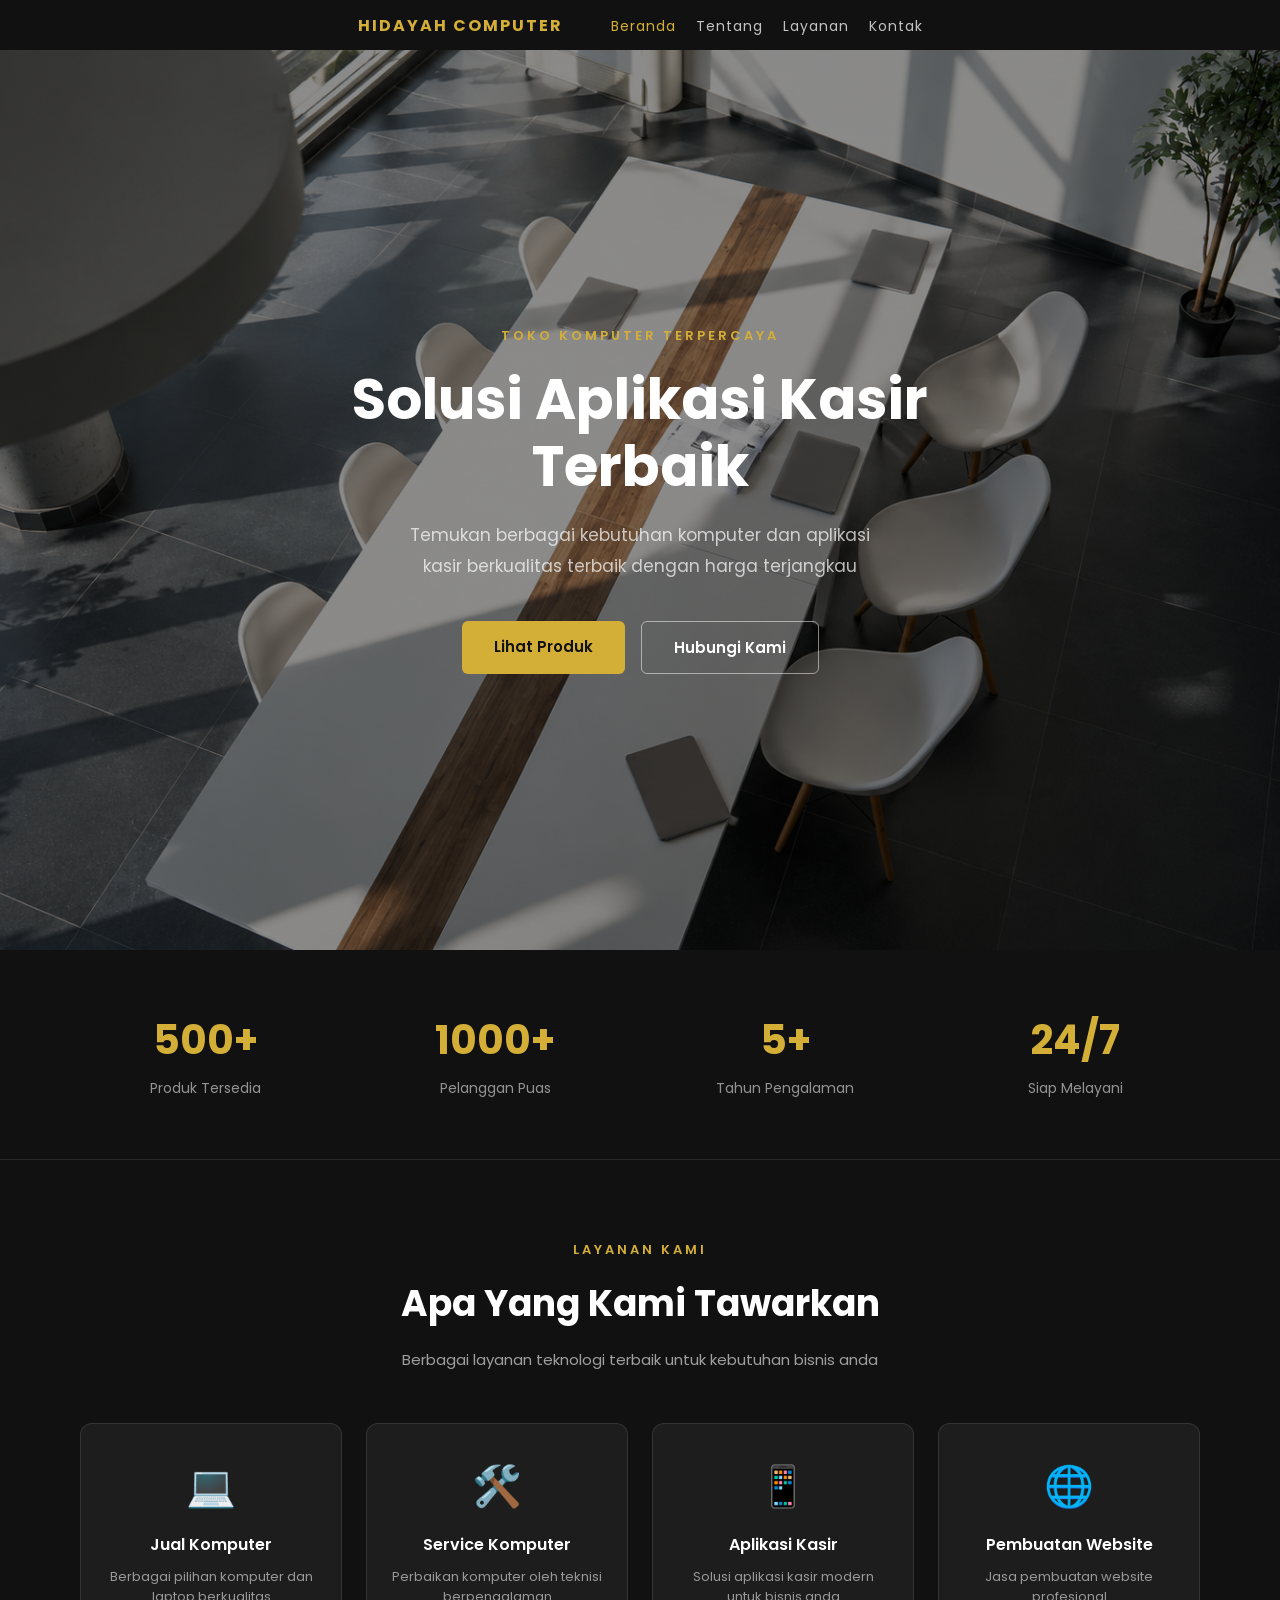
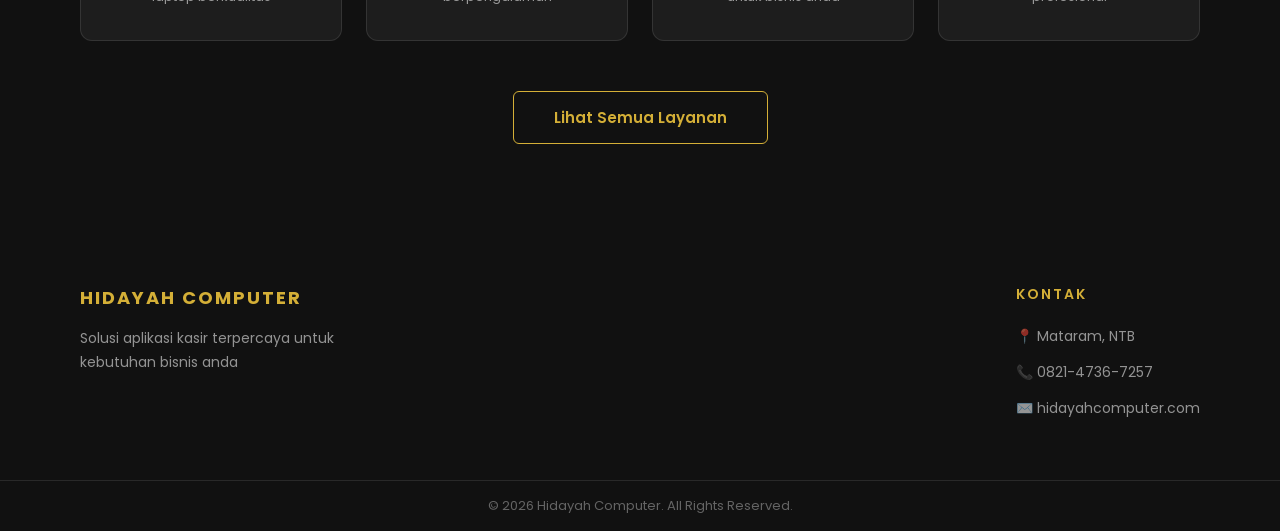
==== index.html @ 2bf52fe3 "first commit - hidayah computer" ====
<!DOCTYPE html>
<html lang="id">

<head>
    <meta charset="UTF-8">
    <meta name="viewport" content="width=device-width, initial-scale=1.0">
    <title>Hidayah Computer</title>

    <link rel="stylesheet" href="../css/global.css">
    <link rel="stylesheet" href="../css/nav.css">
    <link rel="stylesheet" href="../css/beranda.css">
    <link rel="stylesheet" href="../css/footer.css">

    <link href="https://fonts.googleapis.com/css2?family=Poppins:wght@400;600;700&display=swap" rel="stylesheet">
</head>

<body>

    <!-- navbar -->
    <nav class="navbar">
        <a href="index.html" class="toko">Hidayah Computer</a>

        <!-- tombol hamburger -->
        <button class="hamburger" id="hamburger">
            <span></span>
            <span></span>
            <span></span>
        </button>

        <ul class="nav-link" id="nav-link">
            <li><a href="index.html" class="active">Beranda</a></li>
            <li><a href="tentang.html">Tentang</a></li>
            <li><a href="layanan.html">Layanan</a></li>
            <li><a href="kontak.html">Kontak</a></li>
        </ul>
    </nav>

    <!-- hero section -->
    <section class="hero">
        <div class="hero-content">
            <p class="hero-label">Toko Komputer Terpercaya</p>
            <h1 class="hero-title">Solusi Aplikasi Kasir Terbaik</h1>
            <p class="hero-subtitle">
                Temukan berbagai kebutuhan komputer dan aplikasi
                kasir berkualitas terbaik dengan harga terjangkau
            </p>
            <div class="hero-buttons">
                <a href="layanan.html" class="hero-btn">Lihat Produk</a>
                <a href="kontak.html" class="hero-btn-outline">Hubungi Kami</a>
            </div>
        </div>
    </section>

    <!-- stats section -->
    <section class="stats">
        <div class="stats-grid">
            <div class="stat-item">
                <h3>500+</h3>
                <p>Produk Tersedia</p>
            </div>
            <div class="stat-item">
                <h3>1000+</h3>
                <p>Pelanggan Puas</p>
            </div>
            <div class="stat-item">
                <h3>5+</h3>
                <p>Tahun Pengalaman</p>
            </div>
            <div class="stat-item">
                <h3>24/7</h3>
                <p>Siap Melayani</p>
            </div>
        </div>
    </section>

    <!-- layanan singkat -->
    <section class="layanan-singkat">

        <div class="layanan-singkat-header">
            <p class="ls-label">Layanan Kami</p>
            <h2 class="ls-title">Apa Yang Kami Tawarkan</h2>
            <p class="ls-desc">Berbagai layanan teknologi terbaik untuk kebutuhan bisnis anda</p>
        </div>

        <div class="ls-grid">

            <div class="ls-card">
                <div class="ls-icon">💻</div>
                <h3>Jual Komputer</h3>
                <p>Berbagai pilihan komputer dan laptop berkualitas</p>
            </div>

            <div class="ls-card">
                <div class="ls-icon">🛠️</div>
                <h3>Service Komputer</h3>
                <p>Perbaikan komputer oleh teknisi berpengalaman</p>
            </div>

            <div class="ls-card">
                <div class="ls-icon">📱</div>
                <h3>Aplikasi Kasir</h3>
                <p>Solusi aplikasi kasir modern untuk bisnis anda</p>
            </div>

            <div class="ls-card">
                <div class="ls-icon">🌐</div>
                <h3>Pembuatan Website</h3>
                <p>Jasa pembuatan website profesional</p>
            </div>

        </div>

        <div class="ls-more">
            <a href="layanan.html" class="ls-btn">Lihat Semua Layanan</a>
        </div>

    </section>

    <!-- footer -->
    <footer class="footer">
        <div class="footer-top">
            <div class="footer-brand">
                <a href="#" class="footer-logo">Hidayah Computer</a>
                <p class="footer-desc">Solusi aplikasi kasir terpercaya untuk kebutuhan bisnis anda</p>
            </div>
            <div class="footer-contact">
                <h4 class="footer-title">Kontak</h4>
                <ul>
                    <li>📍 Mataram, NTB</li>
                    <li>📞 0821-4736-7257</li>
                    <li>✉️ hidayahcomputer.com</li>
                </ul>
            </div>
        </div>
        <div class="footer-bottom">
            <p>© 2026 Hidayah Computer. All Rights Reserved.</p>
        </div>
    </footer>

    <script>
        /* hamburger menu */
        const hamburger = document.getElementById('hamburger');
        const navLink = document.getElementById('nav-link');

        hamburger.addEventListener('click', function () {
            hamburger.classList.toggle('open');
            navLink.classList.toggle('open');
        });

        /* tutup menu saat link diklik */
        navLink.querySelectorAll('a').forEach(link => {
            link.addEventListener('click', function () {
                hamburger.classList.remove('open');
                navLink.classList.remove('open');
            });
        });

        /* scroll effect navbar */
        window.addEventListener('scroll', function () {
            const navbar = document.querySelector('.navbar');
            if (window.scrollY > 50) {
                navbar.style.background = 'rgba(17, 17, 17, 0.95)';
                navbar.style.backdropFilter = 'blur(10px)';
            } else {
                navbar.style.background = 'transparent';
                navbar.style.backdropFilter = 'none';
            }
        });
    </script>

</body>

</html>
---- css/global.css ----
* {
    margin: 0;
    padding: 0;
    box-sizing: border-box;
}

:root {
    --nav-height: 50px;
    --primary-color: #333333;
    --bg-color: #ffffff;
    --text-primary: rgba(212, 175, 55, 1);
    --text-secondary: rgba(255, 255, 255, 0.75);
    --text-muted: #999999;
    --text-white: #ffffff;
    --font-main: 'Poppins', sans-serif;
}

html,
body {
    margin: 0;
    padding: 0;
    background: #111111;
    font-family: var(--font-main);
}
---- css/nav.css ----
.navbar {
    background: #111111;
    border-bottom: none;
    position: sticky;
    top: 0;
    left: 0;
    width: 100%;
    height: var(--nav-height);
    display: flex;
    align-items: center;
    justify-content: center;
    gap: 48px;
    z-index: 100;
    transition: all 0.2s;
}

.toko {
    font-size: 16px;
    font-weight: 700;
    color: var(--text-primary);
    text-decoration: none;
    letter-spacing: 2px;
    text-transform: uppercase;
    transition: all 0.2s;
}

.toko:hover {
    color: var(--text-white);
}

.nav-link {
    display: flex;
    gap: 20px;
    list-style: none;
}

.nav-link a {
    font-size: 14px;
    color: var(--text-secondary);
    text-decoration: none;
    transition: all 0.2s;
    letter-spacing: 1px;
}

.nav-link a:hover {
    color: var(--text-primary);
}

.nav-link a.active {
    color: var(--text-primary);
    padding-bottom: 2px;
}



/* ===== HAMBURGER ===== */
.hamburger {
    display: none;
    flex-direction: column;
    gap: 5px;
    background: transparent;
    border: none;
    cursor: pointer;
    padding: 4px;
}

.hamburger span {
    display: block;
    width: 24px;
    height: 2px;
    background: #ffffff;
    border-radius: 2px;
    transition: all 0.3s;
}

/* animasi hamburger jadi X */
.hamburger.open span:nth-child(1) {
    transform: translateY(7px) rotate(45deg);
}

.hamburger.open span:nth-child(2) {
    opacity: 0;
}

.hamburger.open span:nth-child(3) {
    transform: translateY(-7px) rotate(-45deg);
}

/* ===== TABLET ===== */
@media (max-width: 768px) {
    .navbar {
        padding: 0 24px;
        gap: 24px;
        position: relative;
    }

    .hamburger {
        display: flex;
        /* tampilkan hamburger */
    }

    .nav-link {
        display: none;
        position: absolute;
        top: var(--nav-height);
        left: 0;
        width: 100%;
        flex-direction: column;
        background: rgba(17, 17, 17, 0.98);
        padding: 20px 24px;
        gap: 0;
        border-top: 1px solid rgba(255, 255, 255, 0.1);
    }

    .nav-link.open {
        display: flex;
        /* tampilkan menu saat hamburger diklik */
    }

    .nav-link li {
        width: 100%;
    }

    .nav-link a {
        display: block;
        padding: 14px 0;
        font-size: 15px;
        border-bottom: 1px solid rgba(255, 255, 255, 0.08);
    }

    .nav-link a:last-child {
        border-bottom: none;
    }
}

/* ===== HP ===== */
@media (max-width: 480px) {
    .navbar {
        padding: 0 16px;
    }

    .toko {
        font-size: 13px;
    }
}
---- css/beranda.css ----
/* ===== HERO SECTION ===== */
.hero {
    width: 100%;
    min-height: 100vh;
    display: flex;
    align-items: center;
    justify-content: center;
    text-align: center;
    padding: 0 80px;
    background: linear-gradient(rgba(0, 0, 0, 0.45), rgba(0, 0, 0, 0.45)), url(../image/hero.png);
    background-size: cover;
    background-position: center;
    background-repeat: no-repeat;
}

/* ===== KONTEN HERO ===== */
.hero-content {
    max-width: 700px;
}

/* ===== LABEL ===== */
.hero-label {
    font-size: 13px;
    font-weight: 600;
    color: var(--text-primary);
    letter-spacing: 3px;
    text-transform: uppercase;
    margin-bottom: 20px;
}

/* ===== JUDUL ===== */
.hero-title {
    font-size: 56px;
    font-weight: 700;
    color: #ffffff;
    line-height: 1.2;
    margin-bottom: 20px;
}

/* ===== SUBJUDUL ===== */
.hero-subtitle {
    font-size: 17px;
    font-weight: 400;
    color: rgba(255, 255, 255, 0.70);
    line-height: 1.8;
    margin-bottom: 40px;
    max-width: 500px;
    margin-left: auto;
    margin-right: auto;
}

/* ===== TOMBOL ===== */
.hero-buttons {
    display: flex;
    gap: 16px;
    justify-content: center;
}

.hero-btn {
    display: inline-block;
    background: var(--text-primary);
    color: #111111;
    padding: 14px 32px;
    border-radius: 6px;
    text-decoration: none;
    font-weight: 600;
    font-size: 15px;
    transition: all 0.3s;
}

.hero-btn:hover {
    background: #ffffff;
    color: #111111;
    transform: translateY(-2px);
}

.hero-btn-outline {
    display: inline-block;
    background: transparent;
    color: #ffffff;
    padding: 14px 32px;
    border-radius: 6px;
    border: 1px solid rgba(255, 255, 255, 0.5);
    text-decoration: none;
    font-weight: 600;
    font-size: 15px;
    transition: all 0.3s;
}

.hero-btn-outline:hover {
    background: rgba(255, 255, 255, 0.1);
    border-color: #ffffff;
    transform: translateY(-2px);
}

/* ===== STATS SECTION ===== */
.stats {
    background: #111111;
    padding: 60px 80px;
    border-bottom: 1px solid rgba(255, 255, 255, 0.1);
}

.stats-grid {
    display: grid;
    grid-template-columns: repeat(4, 1fr);
    gap: 40px;
    text-align: center;
}

.stat-item h3 {
    font-size: 40px;
    font-weight: 700;
    color: var(--text-primary);
    margin-bottom: 8px;
}

.stat-item p {
    font-size: 14px;
    color: rgba(255, 255, 255, 0.55);
}

/* ===== LAYANAN SINGKAT ===== */
.layanan-singkat {
    background: #111111;
    padding: 80px 80px;
}

.layanan-singkat-header {
    text-align: center;
    margin-bottom: 50px;
}

.ls-label {
    font-size: 13px;
    font-weight: 600;
    color: var(--text-primary);
    letter-spacing: 3px;
    text-transform: uppercase;
    margin-bottom: 16px;
}

.ls-title {
    font-size: 36px;
    font-weight: 700;
    color: #ffffff;
    margin-bottom: 16px;
}

.ls-desc {
    font-size: 15px;
    color: rgba(255, 255, 255, 0.60);
    line-height: 1.7;
}

/* ===== GRID KARTU ===== */
.ls-grid {
    display: grid;
    grid-template-columns: repeat(4, 1fr);
    gap: 24px;
    margin-bottom: 50px;
}

.ls-card {
    background: rgba(255, 255, 255, 0.05);
    border: 1px solid rgba(255, 255, 255, 0.1);
    border-radius: 12px;
    padding: 32px 24px;
    text-align: center;
    transition: all 0.3s;
}

.ls-card:hover {
    background: rgba(212, 175, 55, 0.1);
    border-color: rgba(212, 175, 55, 0.4);
    transform: translateY(-6px);
}

.ls-icon {
    font-size: 40px;
    margin-bottom: 16px;
}

.ls-card h3 {
    font-size: 16px;
    font-weight: 600;
    color: #ffffff;
    margin-bottom: 10px;
}

.ls-card p {
    font-size: 13px;
    color: rgba(255, 255, 255, 0.55);
    line-height: 1.6;
}

/* ===== TOMBOL LIHAT SEMUA ===== */
.ls-more {
    text-align: center;
}

.ls-btn {
    display: inline-block;
    background: transparent;
    color: var(--text-primary);
    padding: 14px 40px;
    border-radius: 6px;
    border: 1px solid var(--text-primary);
    text-decoration: none;
    font-weight: 600;
    font-size: 15px;
    transition: all 0.3s;
}

.ls-btn:hover {
    background: var(--text-primary);
    color: #111111;
    transform: translateY(-2px);
}


/* ===== TABLET ===== */
@media (max-width: 768px) {
    .hero {
        padding: 0 40px;
    }

    .hero-title {
        font-size: 40px;
    }

    .hero-subtitle {
        font-size: 15px;
    }

    .stats-grid {
        grid-template-columns: repeat(2, 1fr);
        gap: 24px;
        padding: 40px;
    }

    .ls-grid {
        grid-template-columns: repeat(2, 1fr);
    }

    .layanan-singkat {
        padding: 60px 40px;
    }
}

/* ===== HP ===== */
@media (max-width: 480px) {
    .hero {
        padding: 0 24px;
        text-align: center;
    }

    .hero-title {
        font-size: 32px;
    }

    .hero-subtitle {
        font-size: 14px;
    }

    .hero-buttons {
        flex-direction: column;
        /* tombol susun ke bawah */
        align-items: center;
    }

    .hero-btn,
    .hero-btn-outline {
        width: 100%;
        text-align: center;
    }

    .stats {
        padding: 40px 24px;
    }

    .stats-grid {
        grid-template-columns: repeat(2, 1fr);
        gap: 20px;
    }

    .stat-item h3 {
        font-size: 28px;
    }

    .ls-grid {
        grid-template-columns: 1fr;
        /* kartu susun ke bawah */
    }

    .layanan-singkat {
        padding: 60px 24px;
    }

    .ls-title {
        font-size: 28px;
    }
}
---- css/footer.css ----
/* ===== FOOTER ===== */
.footer {
    background: #111111;
    color: rgba(255, 255, 255, 0.75);
    font-family: var(--font-main);
}

/* ===== BAGIAN ATAS ===== */
.footer-top {
    display: flex;
    justify-content: space-between;
    align-items: flex-start;
    gap: 40px;
    padding: 60px 80px;
    border-bottom: 1px solid rgba(255, 255, 255, 0.1);
}

/* ===== KOLOM BRAND ===== */
.footer-brand {
    max-width: 280px;
}

.footer-logo {
    font-size: 18px;
    font-weight: 700;
    color: rgba(212, 175, 55, 1);
    text-decoration: none;
    letter-spacing: 2px;
    text-transform: uppercase;
    display: block;
    margin-bottom: 16px;
}

.footer-desc {
    font-size: 14px;
    line-height: 1.7;
    color: rgba(255, 255, 255, 0.55);
}

/* ===== KOLOM KONTAK ===== */
.footer-title {
    display: flex;
    font-size: 14px;
    font-weight: 600;
    color: rgba(212, 175, 55, 1);
    letter-spacing: 2px;
    text-transform: uppercase;
    margin-bottom: 20px;

}

.footer-nav ul,
.footer-contact ul {
    list-style: none;
    display: flex;
    flex-direction: column;
    gap: 12px;
}

.footer-nav ul li a {
    font-size: 14px;
    color: rgba(255, 255, 255, 0.55);
    text-decoration: none;
    transition: all 0.2s;
}

.footer-nav ul li a:hover {
    color: rgba(212, 175, 55, 1);
    padding-left: 6px;
}

.footer-contact ul li {
    font-size: 14px;
    color: rgba(255, 255, 255, 0.55);
    line-height: 1.7;
}

/* ===== BAGIAN BAWAH ===== */
.footer-bottom {
    padding: 15px 80px;
    text-align: center;
    font-size: 13px;
    color: rgba(255, 255, 255, 0.35);
}

/* ===== TABLET ===== */
@media (max-width: 768px) {
    .footer-top {
        flex-direction: column;
        gap: 32px;
        padding: 40px;
    }

    .footer-bottom {
        padding: 20px 40px;
    }
}

/* ===== HP ===== */
@media (max-width: 480px) {
    .footer-top {
        padding: 40px 24px;
    }

    .footer-bottom {
        padding: 20px 24px;
        text-align: center;
        justify-content: center;
    }

    .footer-logo {
        font-size: 15px;
    }
}
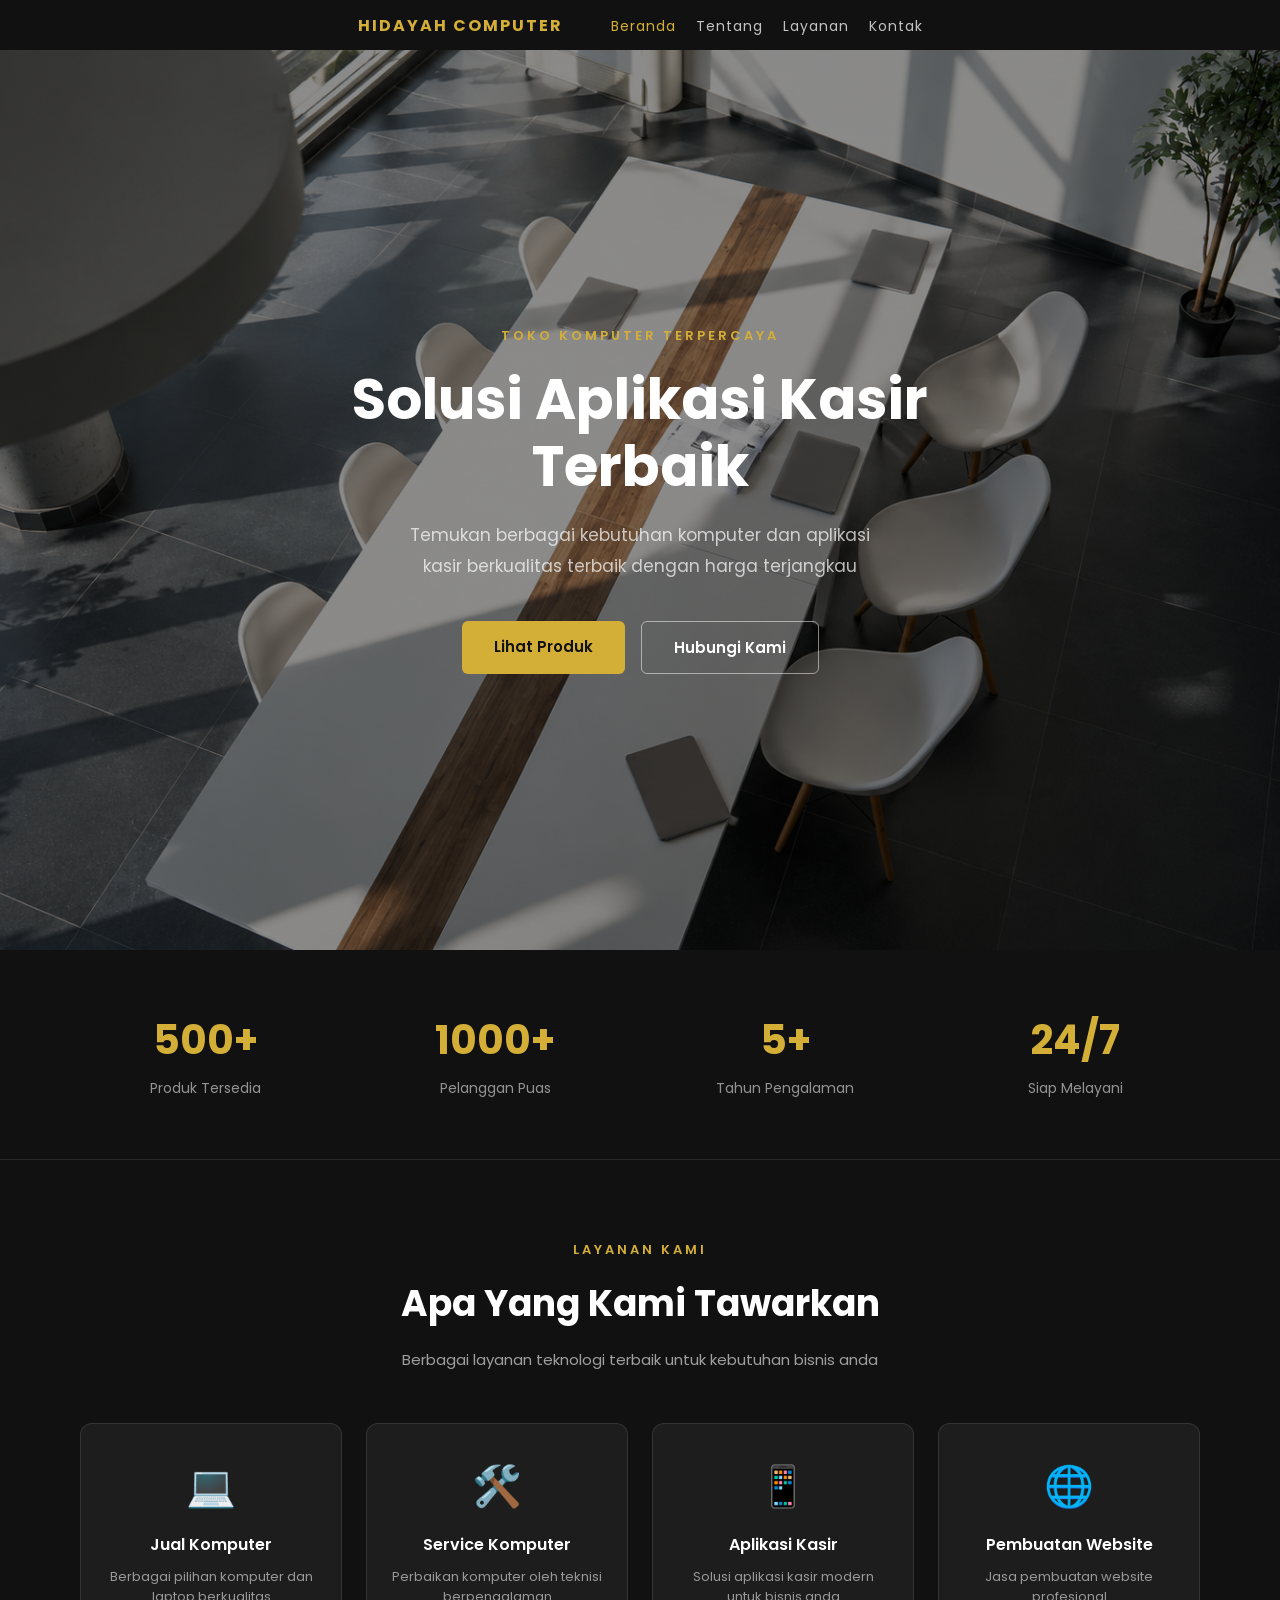
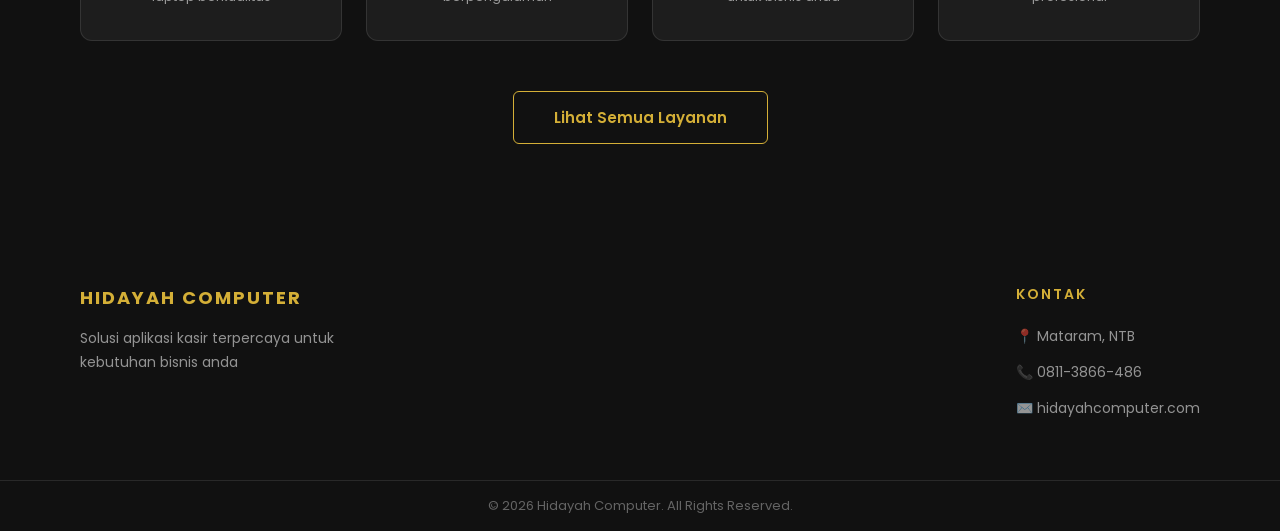
==== commit 27a15de0: "update: kontak info" ====
--- a/index.html
+++ b/index.html
@@ -6,10 +6,10 @@
     <meta name="viewport" content="width=device-width, initial-scale=1.0">
     <title>Hidayah Computer</title>
 
-    <link rel="stylesheet" href="../css/global.css">
-    <link rel="stylesheet" href="../css/nav.css">
-    <link rel="stylesheet" href="../css/beranda.css">
-    <link rel="stylesheet" href="../css/footer.css">
+    <link rel="stylesheet" href="css/global.css">
+    <link rel="stylesheet" href="css/nav.css">
+    <link rel="stylesheet" href="css/beranda.css">
+    <link rel="stylesheet" href="css/footer.css">
 
     <link href="https://fonts.googleapis.com/css2?family=Poppins:wght@400;600;700&display=swap" rel="stylesheet">
 </head>
@@ -127,7 +127,7 @@
                 <h4 class="footer-title">Kontak</h4>
                 <ul>
                     <li>📍 Mataram, NTB</li>
-                    <li>📞 0821-4736-7257</li>
+                    <li>📞 0811-3866-486</li>
                     <li>✉️ hidayahcomputer.com</li>
                 </ul>
             </div>
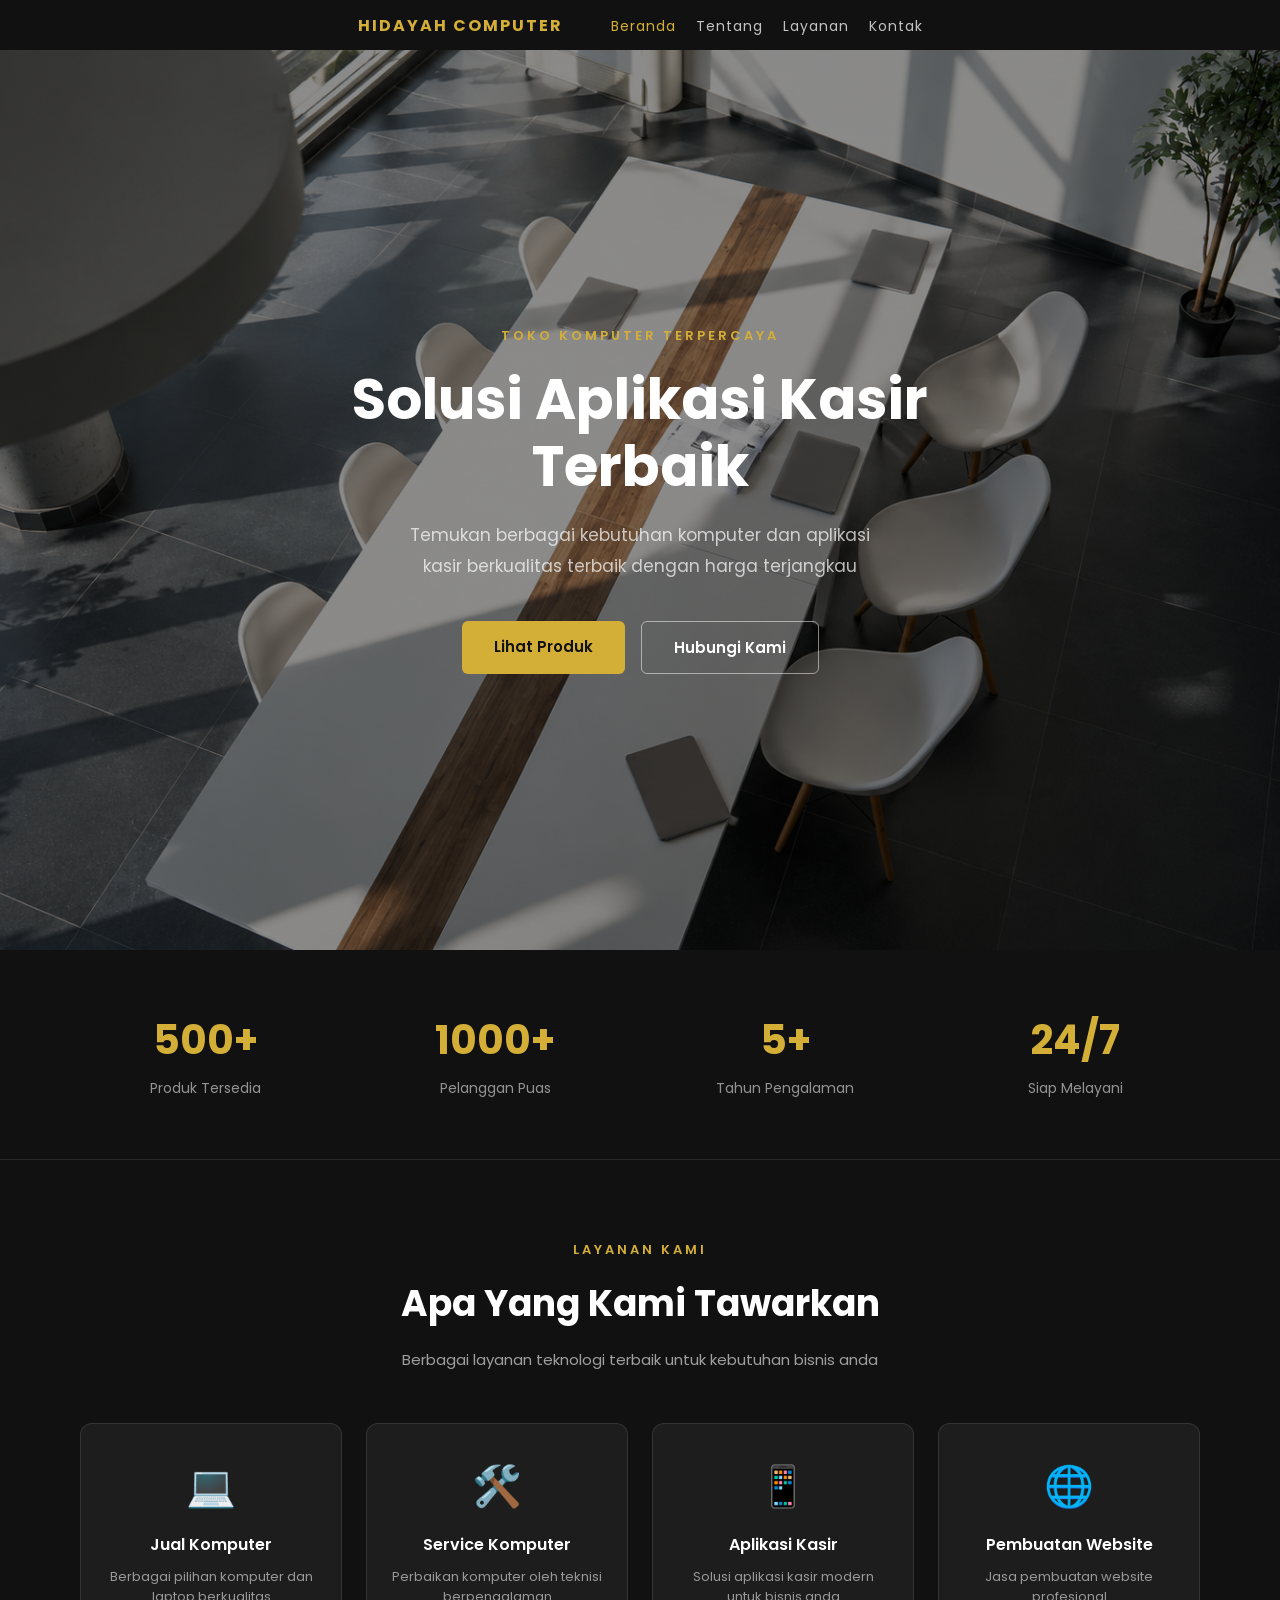
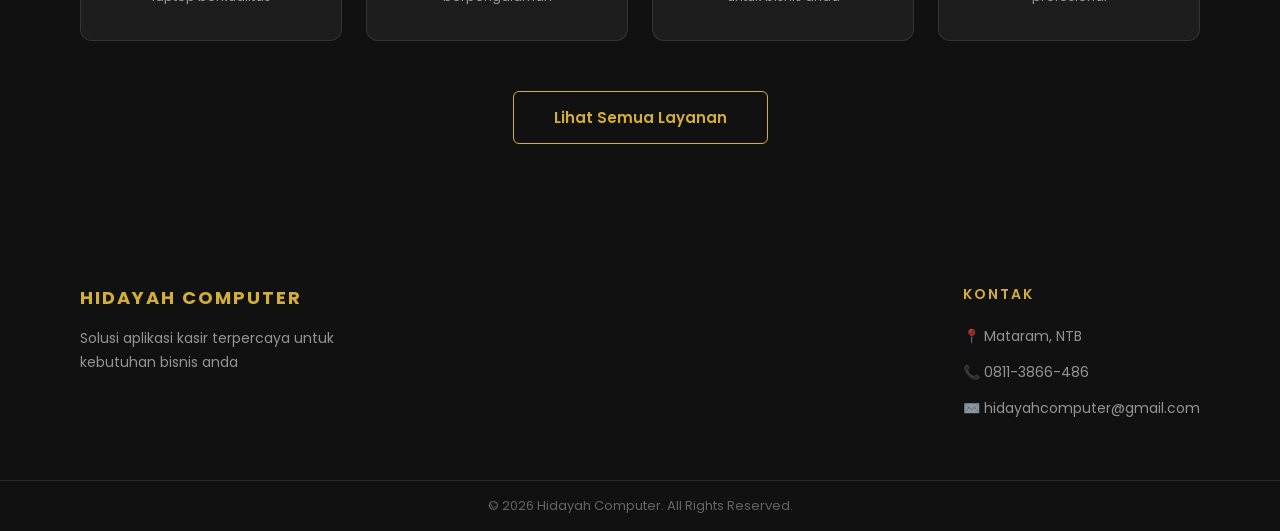
==== commit d30f52bd: "update: index" ====
--- a/index.html
+++ b/index.html
@@ -128,7 +128,7 @@
                 <ul>
                     <li>📍 Mataram, NTB</li>
                     <li>📞 0811-3866-486</li>
-                    <li>✉️ hidayahcomputer.com</li>
+                    <li>✉️ hidayahcomputer@gmail.com</li>
                 </ul>
             </div>
         </div>
